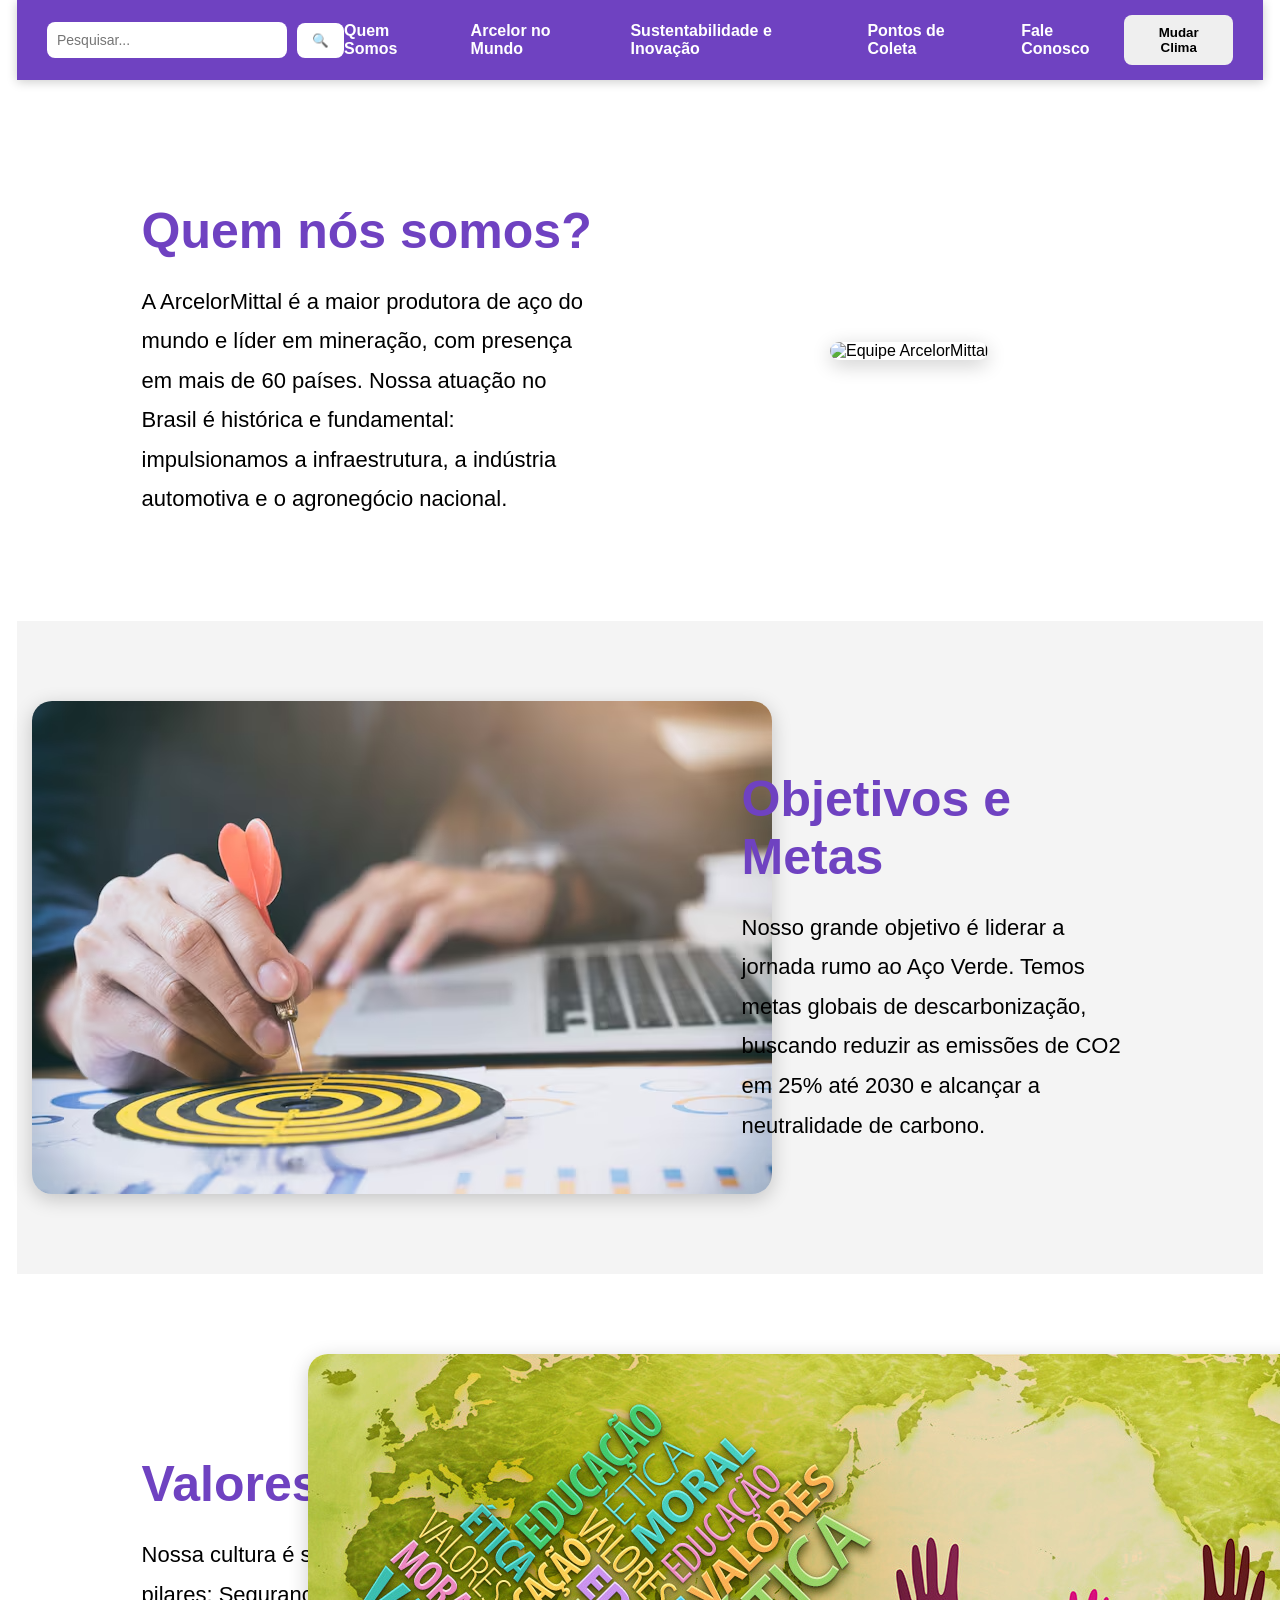
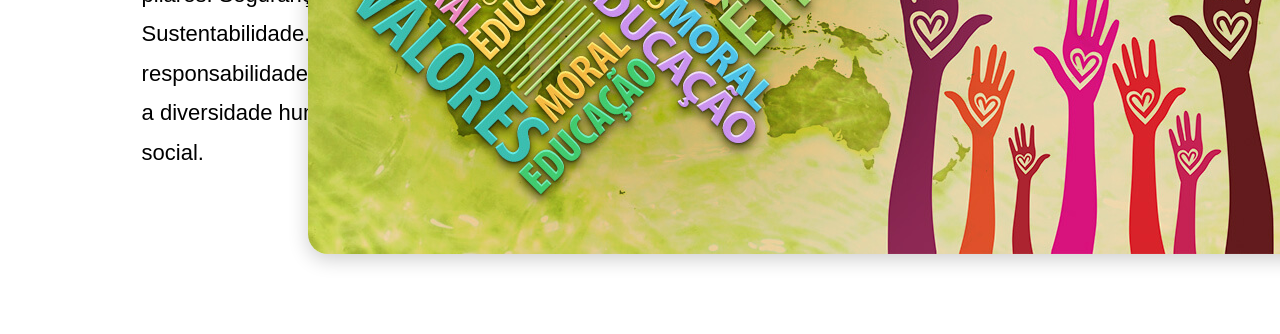
==== index.html @ 231cb660 "novas altualizações" ====
<!DOCTYPE html>
<html lang="pt-br">
<head>
    <meta charset="UTF-8">
    <title>Quem Somos - ArcelorMittal Brasil</title>

    <link rel="stylesheet" href="../style.css">
</head>
<body class="container">


    <header class="menu-principal">

        <div class="barra-pesquisa">
            <input type="text" placeholder="Pesquisar...">
            <button>🔍</button>
        </div>

        <nav>
            <a href="index.html">Quem Somos</a>
            <a href="mundo.html">Arcelor no Mundo</a>
            <a href="sustentabilidade.html">Sustentabilidade e Inovação</a>
            <a href="coleta.html">Pontos de Coleta</a>
            <a href="contato.html">Fale Conosco</a>
        </nav>

        <div class="botoes-direita">

        <button onclick="mudarCorFundo()"
        id="botao-tema">

            Mudar Clima

        </button>

    </div>

    </div>

    </header>

    <main>

        <!-- PRIMEIRO BLOCO -->
        <section class="bloco-conteudo">

            <div class="texto-institucional">
                <h2>Quem nós somos?</h2>

                <p>
                    A ArcelorMittal é a maior produtora de aço do mundo e líder em mineração,
                    com presença em mais de 60 países.
                    Nossa atuação no Brasil é histórica e fundamental:
                    impulsionamos a infraestrutura, a indústria automotiva
                    e o agronegócio nacional.
                </p>
            </div>

            <div class="imagem-espaco">
                <img src="../Imagens/Imagemcurso1.jpg"
                alt="Equipe ArcelorMittal">
            </div>

        </section>

        <!-- SEGUNDO BLOCO -->
        <section class="bloco-conteudo invertido">

            <div class="texto-institucional">

                <h2>Objetivos e Metas</h2>

                <p>
                    Nosso grande objetivo é liderar a jornada rumo ao
                    Aço Verde. Temos metas globais de descarbonização,
                    buscando reduzir as emissões de CO2 em 25% até 2030
                    e alcançar a neutralidade de carbono.
                </p>

            </div>

            <div class="imagem-espaco">
                <img src="../imagens/Objetivos.png"
                alt="Objetivos e Metas">
            </div>

        </section>

        <!-- TERCEIRO BLOCO -->
        <section class="bloco-conteudo">

            <div class="texto-institucional">

                <h2>Valores e Moral</h2>

                <p>
                    Nossa cultura é sustentada por três pilares:
                    Segurança, Qualidade e Sustentabilidade.
                    Operamos com ética, responsabilidade e respeito,
                    valorizando a diversidade humana e o bem-estar social.
                </p>

            </div>

            <div class="imagem-espaco">
                <img src="../imagens/Valores.jpg"
                alt="Valores da Empresa">
            </div>

        </section>

    </main>

        </main>

    <script>

        function mudarCorFundo() {

            document.body.classList.toggle("modo-escuro")

        }

    </script>

</body>
</html>
---- style.css ----
body {
    margin: 0;
    padding: 0;
    font-family: Arial, sans-serif;
    background-color: white;
    color: black;
    transition: 0.5s;
} 
.container {

    width: 100%;

    max-width: 1246px; /*somar 30 (15/15 dos padding)*/

    margin: 0 auto;

    padding: 0px 15px;

}
 

/* ROLAGEM SUAVE */
html {
    scroll-behavior: smooth;
}

/* MENU PRINCIPAL */
.menu-principal {
    background-color: #6f42c1;
    padding: 15px 30px;

    display: flex;
    justify-content: space-between;
    align-items: center;

    position: sticky;
    top: 0;
    z-index: 1000;

    box-shadow: 0 2px 10px rgba(0,0,0,0.2);
}

/* BARRA DE PESQUISA */
.barra-pesquisa {
    display: flex;
    align-items: center;
    gap: 10px;
}

.barra-pesquisa input {
    padding: 10px;
    width: 220px;

    border: none;
    border-radius: 8px;
    outline: none;

    font-size: 14px;
}

.barra-pesquisa button {
    padding: 10px 15px;

    border: none;
    border-radius: 8px;

    background-color: white;
    cursor: pointer;

    transition: 0.3s;
}

.barra-pesquisa button:hover {
    transform: scale(1.05);
}

/* MENU */
.menu-principal nav {
    display: flex;
    align-items: center;
    gap: 25px;
}

.menu-principal nav a {
    color: white;
    text-decoration: none;
    font-weight: bold;

    transition: 0.3s;
}

.menu-principal nav a:hover {
    color: #ffd700;
}

/* BOTÕES */
.botoes-direita {
    display: flex;
    align-items: center;
    gap: 15px;
}

/* BOTÃO TEMA */
#botao-tema {
    padding: 10px 15px;

    border: none;
    border-radius: 8px;

    cursor: pointer;
    font-weight: bold;

    transition: 0.3s;
}

#botao-tema:hover {
    transform: scale(1.05);
}

/* ========================= */
/* BLOCOS EM ZIGUE-ZAGUE */
/* ========================= */

.bloco-conteudo {
    display: flex;
    justify-content: space-between;
    align-items: center;

    gap: 80px;

    padding: 80px 10%;

    width: 100%;
    box-sizing: border-box;
}

/* INVERTE LADOS */
.invertido {
    flex-direction: row-reverse;
    background-color: #f4f4f4;
}

/* TEXOS */
.texto-institucional {
    flex: 1;
    max-width: 550px;
}

.texto-institucional h2 {
    font-size: 50px;
    color: #6f42c1;

    margin-bottom: 20px;
}

.texto-institucional p {
    font-size: 22px;
    line-height: 1.8;
}

/* IMAGENS */
.imagem-espaco {
    flex: 1;
    width: 100%;
    max-width: 520px;
    display: flex;
    justify-content: center;
}

img {
    width: fit-content;
    border-radius: 20px;

    box-shadow: 0 5px 20px rgba(0,0,0,0.2);

    transition: 0.4s;
}

.imagem-espaco img:hover {
    transform: scale(1.03);
}

/* BOTÕES DENTRO DO TEXTO */
.texto-institucional button {
    margin-top: 20px;
    padding: 12px 20px;

    border: none;
    border-radius: 8px;

    background-color: #6f42c1;
    color: white;

    cursor: pointer;
    font-size: 16px;

    transition: 0.3s;
}

.texto-institucional button:hover {
    background-color: #59359c;
    transform: scale(1.05);
}

/* MODO ESCURO */
.modo-escuro {
    background-color: #333 !important;
    color: white !important;
}

.modo-escuro .invertido {
    background-color: #444 !important;
}

/* ========================= */
/* RESPONSIVIDADE */
/* ========================= */

@media (max-width: 900px) {

    .menu-principal {
        flex-direction: column;
        gap: 20px;
    }

    .menu-principal nav {
        flex-direction: column;
        gap: 12px;
    }

    .bloco-conteudo,
    .invertido {
        flex-direction: column !important;

        text-align: center;

        padding: 50px 20px;
    }

    .texto-institucional {
        max-width: 100%;
    }

    .texto-institucional h2 {
        font-size: 38px;
    }

    .texto-institucional p {
        font-size: 18px;
        text-align: center;
    }

    .imagem-espaco img {
        width: 100%;
        max-width: 420px;
    }

    .barra-pesquisa input {
        width: 180px;
    }
}
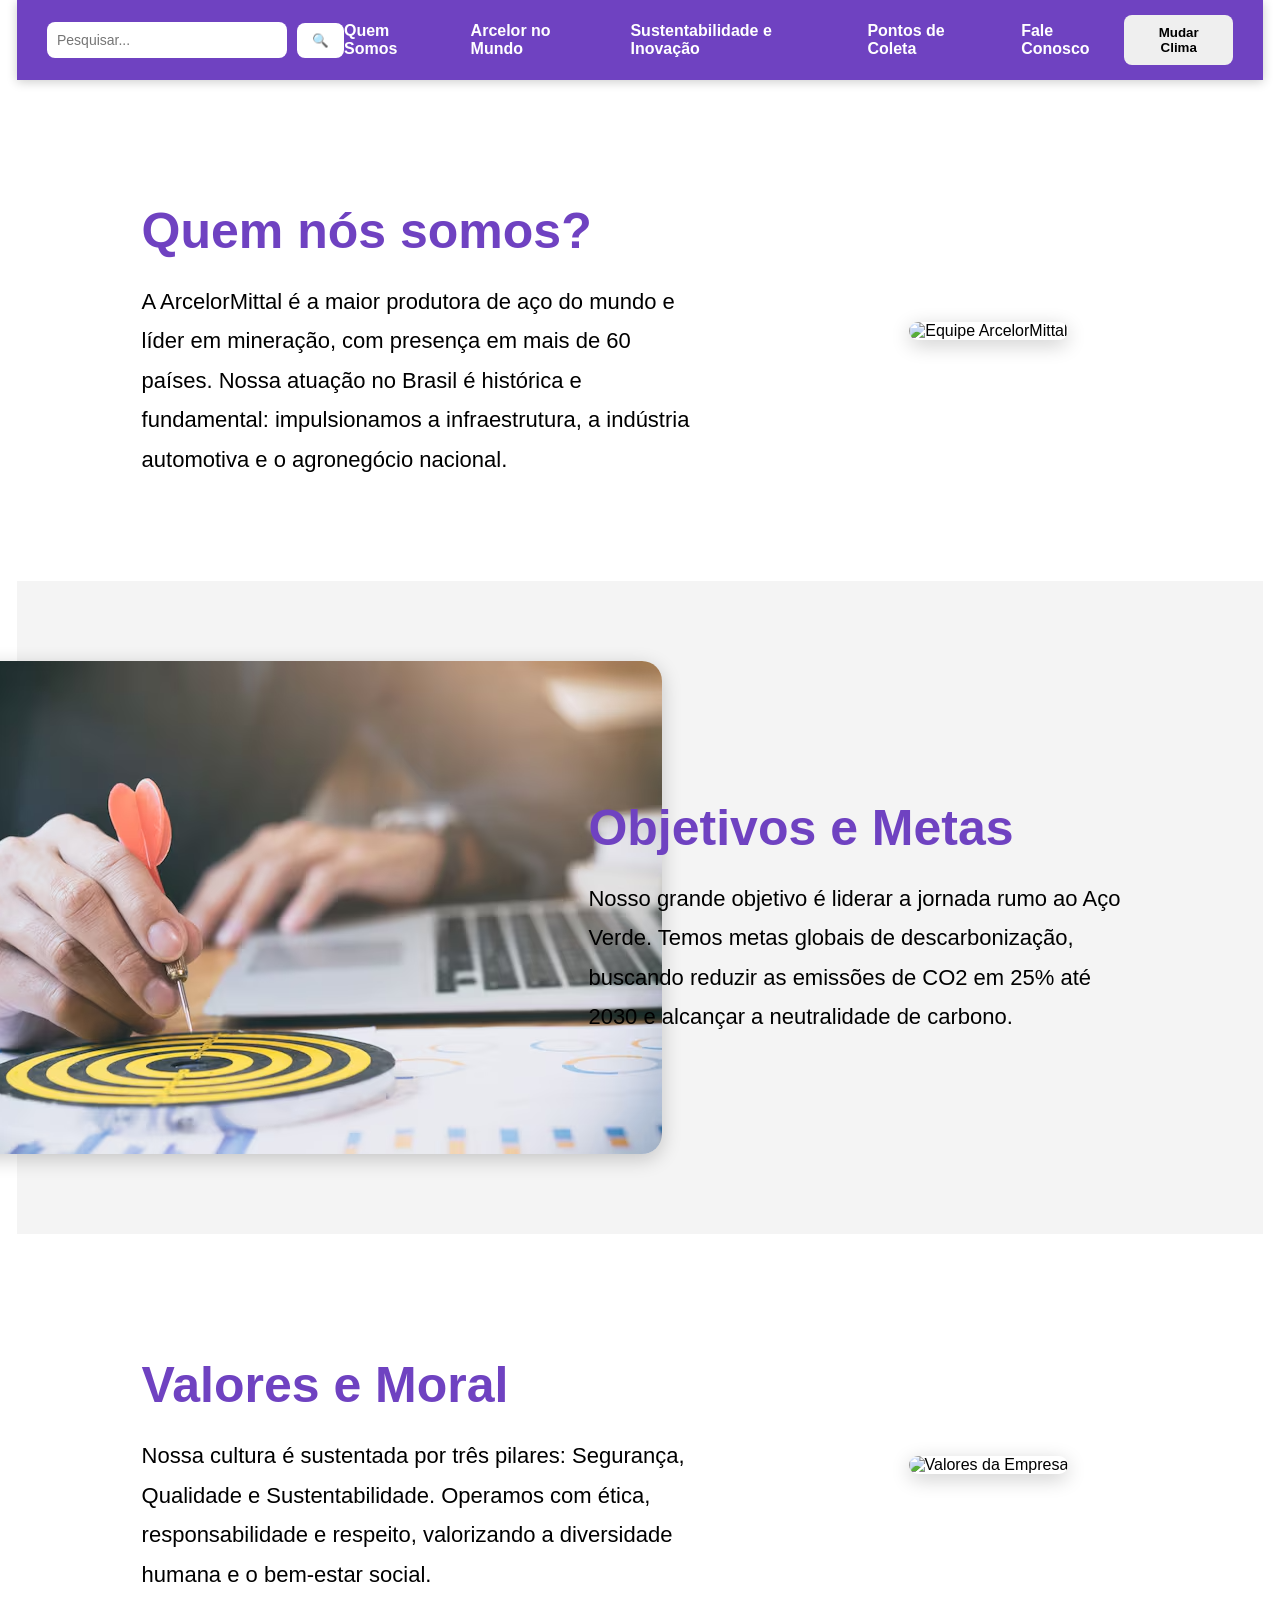
==== commit 5ecbf688: "novas atualizações" ====
--- a/index.html
+++ b/index.html
@@ -103,7 +103,7 @@
             </div>
 
             <div class="imagem-espaco">
-                <img src="../imagens/Valores.jpg"
+                <img src="Va"
                 alt="Valores da Empresa">
             </div>
 
--- a/style.css
+++ b/style.css
@@ -162,7 +162,7 @@
 .imagem-espaco {
     flex: 1;
     width: 100%;
-    max-width: 520px;
+    max-width: 300px;
     display: flex;
     justify-content: center;
 }
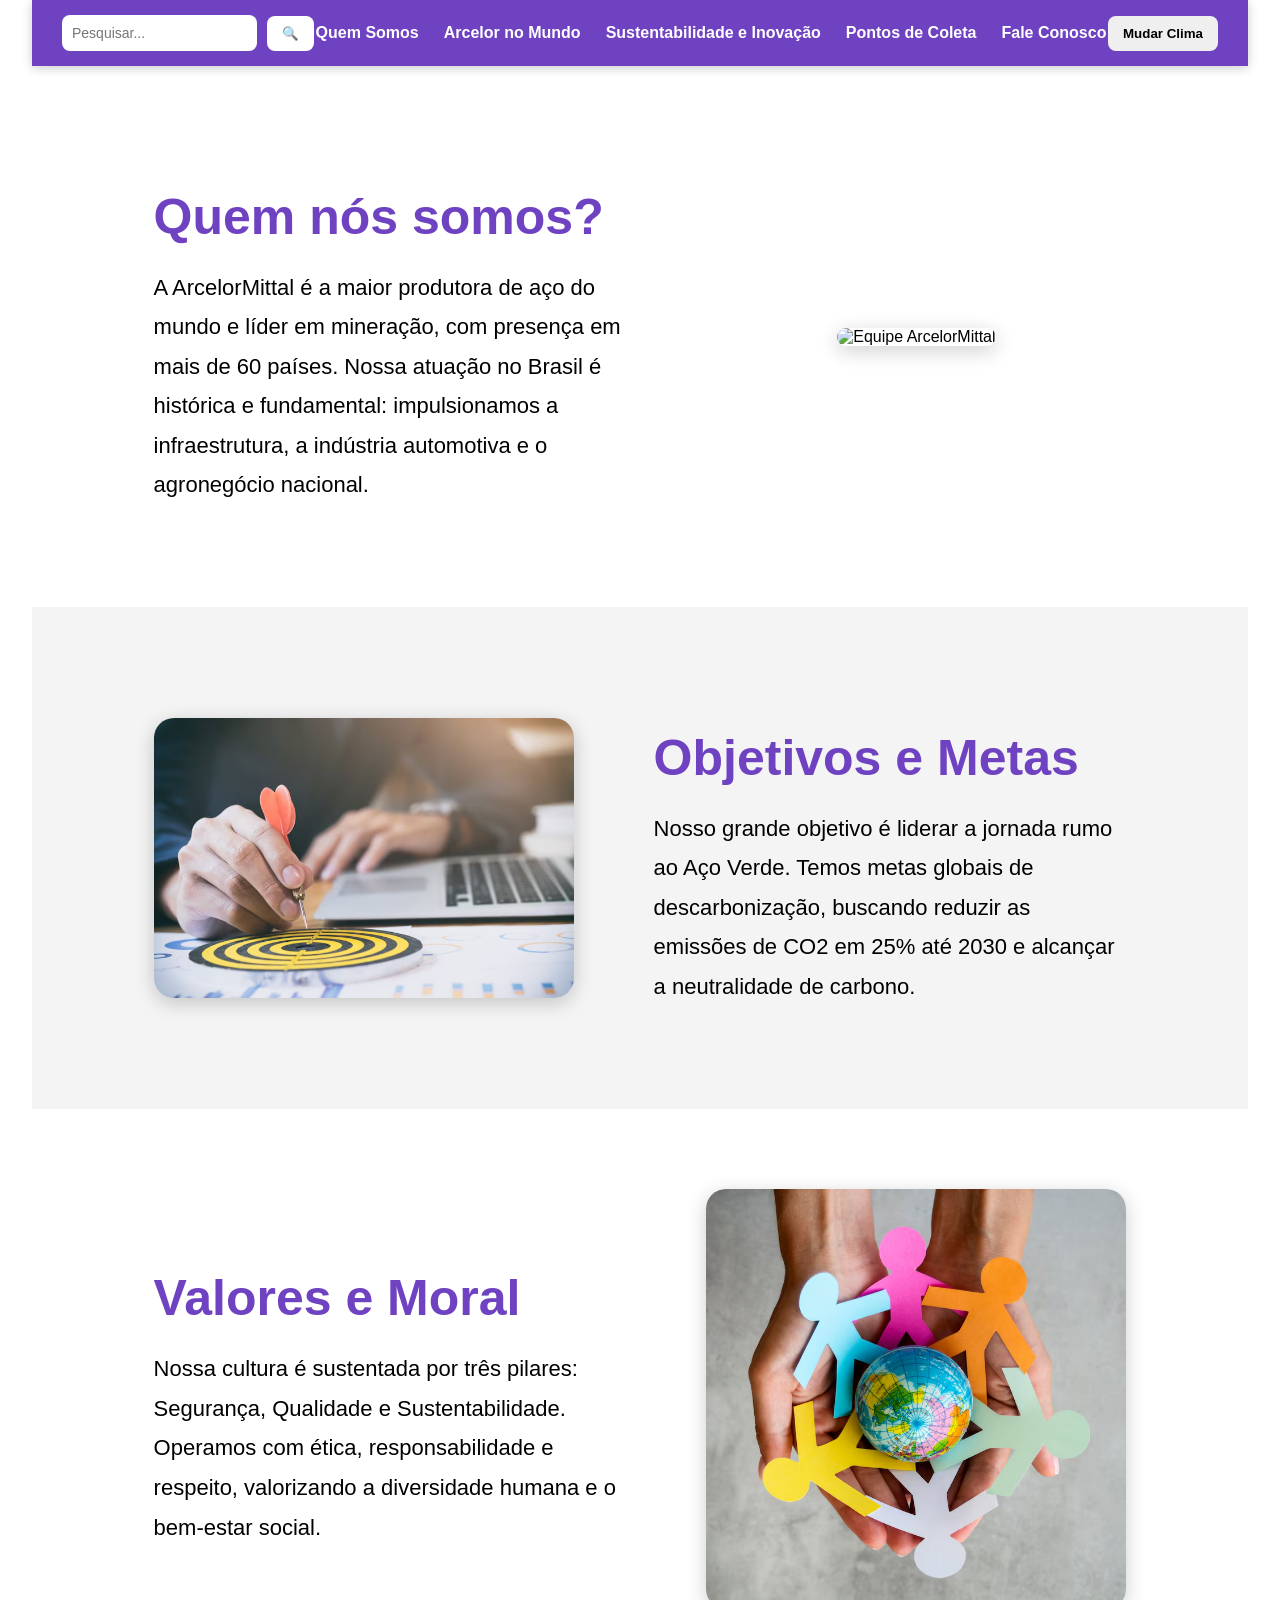
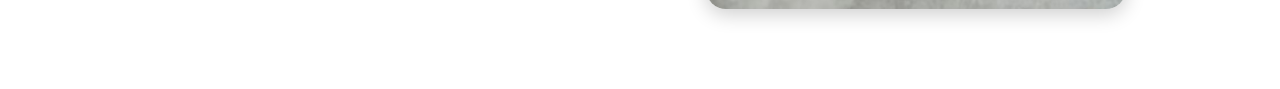
==== commit 36a9b034: "Primiera Versão do Site" ====
--- a/index.html
+++ b/index.html
@@ -18,10 +18,10 @@
 
         <nav>
             <a href="index.html">Quem Somos</a>
-            <a href="mundo.html">Arcelor no Mundo</a>
-            <a href="sustentabilidade.html">Sustentabilidade e Inovação</a>
-            <a href="coleta.html">Pontos de Coleta</a>
-            <a href="contato.html">Fale Conosco</a>
+            <a href="paginas/mundo.html">Arcelor no Mundo</a>
+            <a href="paginas/sustentabilidade.html">Sustentabilidade e Inovação</a>
+            <a href="paginas/coleta.html">Pontos de Coleta</a>
+            <a href="paginas/contato.html">Fale Conosco</a>
         </nav>
 
         <div class="botoes-direita">
@@ -103,15 +103,13 @@
             </div>
 
             <div class="imagem-espaco">
-                <img src="Va"
+                <img src="imagens/ValoreseMoral.avif"
                 alt="Valores da Empresa">
             </div>
 
         </section>
 
     </main>
-
-        </main>
 
     <script>
 
--- a/style.css
+++ b/style.css
@@ -1,42 +1,54 @@
+:root {
+    --color-bg: #ffffff;
+    --color-text: #000000;
+    --color-primary: #6f42c1;
+    --color-primary-dark: #59359c;
+    --color-accent: #ffd700;
+}
+
+/* BOX-SIZING GLOBAL */
+*, *::before, *::after {
+    box-sizing: border-box;
+}
+
+html {
+    scroll-behavior: smooth;
+}
+
+@media (prefers-reduced-motion: reduce) {
+    *, *::before, *::after {
+        transition: none !important;
+        animation-duration: 0.001ms !important;
+        animation-iteration-count: 1 !important;
+    }
+}
+
 body {
     margin: 0;
     padding: 0;
     font-family: Arial, sans-serif;
-    background-color: white;
-    color: black;
-    transition: 0.5s;
-} 
+    background-color: var(--color-bg);
+    color: var(--color-text);
+    transition: background-color 0.3s, color 0.3s;
+}
+
 .container {
-
-    width: 100%;
-
-    max-width: 1246px; /*somar 30 (15/15 dos padding)*/
-
+    width: 100%;
+    max-width: 1246px; /* somar 30 (15/15 dos padding) */
     margin: 0 auto;
-
-    padding: 0px 15px;
-
-}
- 
-
-/* ROLAGEM SUAVE */
-html {
-    scroll-behavior: smooth;
+    padding: 0 15px;
 }
 
 /* MENU PRINCIPAL */
 .menu-principal {
-    background-color: #6f42c1;
+    background-color: var(--color-primary);
     padding: 15px 30px;
-
     display: flex;
     justify-content: space-between;
     align-items: center;
-
     position: sticky;
     top: 0;
     z-index: 1000;
-
     box-shadow: 0 2px 10px rgba(0,0,0,0.2);
 }
 
@@ -49,25 +61,21 @@
 
 .barra-pesquisa input {
     padding: 10px;
-    width: 220px;
-
+    max-width: 220px;
+    width: 100%;
     border: none;
     border-radius: 8px;
     outline: none;
-
     font-size: 14px;
 }
 
 .barra-pesquisa button {
     padding: 10px 15px;
-
     border: none;
     border-radius: 8px;
-
-    background-color: white;
+    background-color: #ffffff;
     cursor: pointer;
-
-    transition: 0.3s;
+    transition: transform 0.2s, box-shadow 0.2s;
 }
 
 .barra-pesquisa button:hover {
@@ -82,15 +90,14 @@
 }
 
 .menu-principal nav a {
-    color: white;
+    color: #ffffff;
     text-decoration: none;
     font-weight: bold;
-
-    transition: 0.3s;
+    transition: color 0.2s;
 }
 
 .menu-principal nav a:hover {
-    color: #ffd700;
+    color: var(--color-accent);
 }
 
 /* BOTÕES */
@@ -103,14 +110,11 @@
 /* BOTÃO TEMA */
 #botao-tema {
     padding: 10px 15px;
-
     border: none;
     border-radius: 8px;
-
     cursor: pointer;
     font-weight: bold;
-
-    transition: 0.3s;
+    transition: transform 0.2s, box-shadow 0.2s;
 }
 
 #botao-tema:hover {
@@ -125,13 +129,9 @@
     display: flex;
     justify-content: space-between;
     align-items: center;
-
     gap: 80px;
-
     padding: 80px 10%;
-
-    width: 100%;
-    box-sizing: border-box;
+    width: 100%;
 }
 
 /* INVERTE LADOS */
@@ -148,8 +148,7 @@
 
 .texto-institucional h2 {
     font-size: 50px;
-    color: #6f42c1;
-
+    color: var(--color-primary);
     margin-bottom: 20px;
 }
 
@@ -162,18 +161,18 @@
 .imagem-espaco {
     flex: 1;
     width: 100%;
-    max-width: 300px;
+    max-width: 420px;
     display: flex;
     justify-content: center;
 }
 
-img {
-    width: fit-content;
+.imagem-espaco img {
+    max-width: 100%;
+    height: auto;
+    display: block;
     border-radius: 20px;
-
     box-shadow: 0 5px 20px rgba(0,0,0,0.2);
-
-    transition: 0.4s;
+    transition: transform 0.3s, box-shadow 0.3s;
 }
 
 .imagem-espaco img:hover {
@@ -184,40 +183,213 @@
 .texto-institucional button {
     margin-top: 20px;
     padding: 12px 20px;
-
     border: none;
     border-radius: 8px;
-
-    background-color: #6f42c1;
-    color: white;
-
+    background-color: var(--color-primary);
+    color: #ffffff;
     cursor: pointer;
     font-size: 16px;
-
-    transition: 0.3s;
+    transition: background-color 0.2s, transform 0.2s;
 }
 
 .texto-institucional button:hover {
-    background-color: #59359c;
+    background-color: var(--color-primary-dark);
     transform: scale(1.05);
 }
 
-/* MODO ESCURO */
-.modo-escuro {
-    background-color: #333 !important;
-    color: white !important;
-}
-
-.modo-escuro .invertido {
-    background-color: #444 !important;
-}
+/* Acessibilidade: foco visível */
+a:focus-visible,
+button:focus-visible,
+input:focus-visible {
+    outline: 3px solid rgba(111,66,193,0.25);
+    outline-offset: 2px;
+}
+
+/* MODO ESCURO: aplicar a classe no <body> (ex: <body class=\"modo-escuro\">) */
+body.modo-escuro {
+    background-color: #333;
+    color: #ffffff;
+}
+
+body.modo-escuro .invertido {
+    background-color: #444;
+}
+
+
+/* ========================================================================== */
+/* 🆕 ITENS ADICIONAIS: ESTRUTURA E ELEMENTOS DA PÁGINA DE COLETA (MAPA & SIDEBAR) */
+/* ========================================================================== */
+
+/* Espaçamento do layout lado a lado (Menu Lateral e Mapa) */
+.layout-coleta {
+    display: flex;
+    height: calc(100vh - 120px); 
+    width: 100%;
+    max-width: 1246px;
+    margin: 20px auto;
+    padding: 0 15px;
+    gap: 20px;
+}
+
+/* Barra Lateral de Polos */
+.sidebar-coleta {
+    width: 360px;
+    background-color: #ffffff;
+    border: 1px solid #e0e0e0;
+    border-radius: 20px;
+    padding: 20px;
+    overflow-y: auto;
+    box-shadow: 0 5px 20px rgba(0,0,0,0.05);
+    transition: background-color 0.3s, border-color 0.3s;
+}
+
+.sidebar-coleta h3 {
+    margin-top: 0;
+    margin-bottom: 15px;
+    color: var(--color-primary);
+    border-bottom: 2px solid var(--color-accent);
+    padding-bottom: 5px;
+    font-size: 22px;
+    text-align: left;
+}
+
+/* Grupos do Acordeão Dinâmico */
+.state-group {
+    margin-bottom: 12px;
+}
+
+.state-title {
+    background-color: #f4f4f4;
+    color: var(--color-primary);
+    padding: 10px 15px;
+    font-weight: bold;
+    border-radius: 8px;
+    cursor: pointer;
+    display: flex;
+    justify-content: space-between;
+    align-items: center;
+    transition: background 0.2s;
+    font-size: 15px;
+    user-select: none;
+}
+
+.state-title:hover {
+    background-color: #e9ecef;
+}
+
+.city-list {
+    padding-left: 5px;
+    margin-top: 5px;
+}
+
+/* Items individuais das Cidades e Endereços */
+.city-item {
+    padding: 10px;
+    font-size: 14px;
+    cursor: pointer;
+    border-radius: 6px;
+    transition: all 0.2s;
+    border-bottom: 1px solid #f0f0f0;
+    text-align: left;
+}
+
+.city-item:last-child {
+    border-bottom: none;
+}
+
+.city-item strong {
+    color: #333;
+    display: block;
+    margin-bottom: 2px;
+    transition: color 0.2s;
+}
+
+.city-item span {
+    font-size: 12px;
+    color: #666;
+    display: block;
+    line-height: 1.4;
+    transition: color 0.2s;
+}
+
+.city-item:hover {
+    background-color: rgba(111, 66, 193, 0.08);
+}
+
+.city-item:hover strong {
+    color: var(--color-primary-dark);
+}
+
+/* Container do Mapa Interativo */
+.mapa-espaco {
+    flex: 1;
+    height: 100%;
+    border-radius: 20px;
+    overflow: hidden;
+    box-shadow: 0 5px 20px rgba(0,0,0,0.1);
+    border: 1px solid #e0e0e0;
+}
+
+#map {
+    width: 100%;
+    height: 100%;
+    background-color: #e5e3df; /* Cor base enquanto renderiza os blocos do mapa */
+}
+
+/* Caixas de Informação dentro dos Marcadores (Popups) */
+.popup-conteudo h3 {
+    color: var(--color-primary);
+    margin: 0 0 5px 0;
+    font-size: 16px;
+    text-align: left;
+}
+
+.popup-conteudo p {
+    margin: 5px 0;
+    font-size: 13px;
+    line-height: 1.4;
+    color: #333;
+    text-align: left;
+}
+
+/* Integração com o Modo Escuro existente */
+body.modo-escuro .sidebar-coleta {
+    background-color: #444;
+    border-color: #555;
+    color: #ffffff;
+}
+
+body.modo-escuro .state-title {
+    background-color: #555;
+    color: var(--color-accent);
+}
+
+body.modo-escuro .state-title:hover {
+    background-color: #666;
+}
+
+body.modo-escuro .city-item {
+    border-color: #555;
+}
+
+body.modo-escuro .city-item strong {
+    color: #ffffff;
+}
+
+body.modo-escuro .city-item span {
+    color: #cccccc;
+}
+
+body.modo-escuro .city-item:hover {
+    background-color: rgba(255, 215, 0, 0.15);
+}
+
 
 /* ========================= */
-/* RESPONSIVIDADE */
+/* RESPONSIVIDADE ORIGINAL + ADICIONAIS */
 /* ========================= */
 
 @media (max-width: 900px) {
-
     .menu-principal {
         flex-direction: column;
         gap: 20px;
@@ -230,10 +402,8 @@
 
     .bloco-conteudo,
     .invertido {
-        flex-direction: column !important;
-
+        flex-direction: column;
         text-align: center;
-
         padding: 50px 20px;
     }
 
@@ -256,6 +426,22 @@
     }
 
     .barra-pesquisa input {
-        width: 180px;
+        max-width: 180px;
+    }
+
+    /* 🆕 Responsividade específica dos itens de Coleta */
+    .layout-coleta {
+        flex-direction: column;
+        height: auto;
+    }
+    
+    .sidebar-coleta {
+        width: 100% !important;
+        height: 350px;
+    }
+    
+    .mapa-espaco {
+        height: 450px;
+        width: 100%;
     }
 }
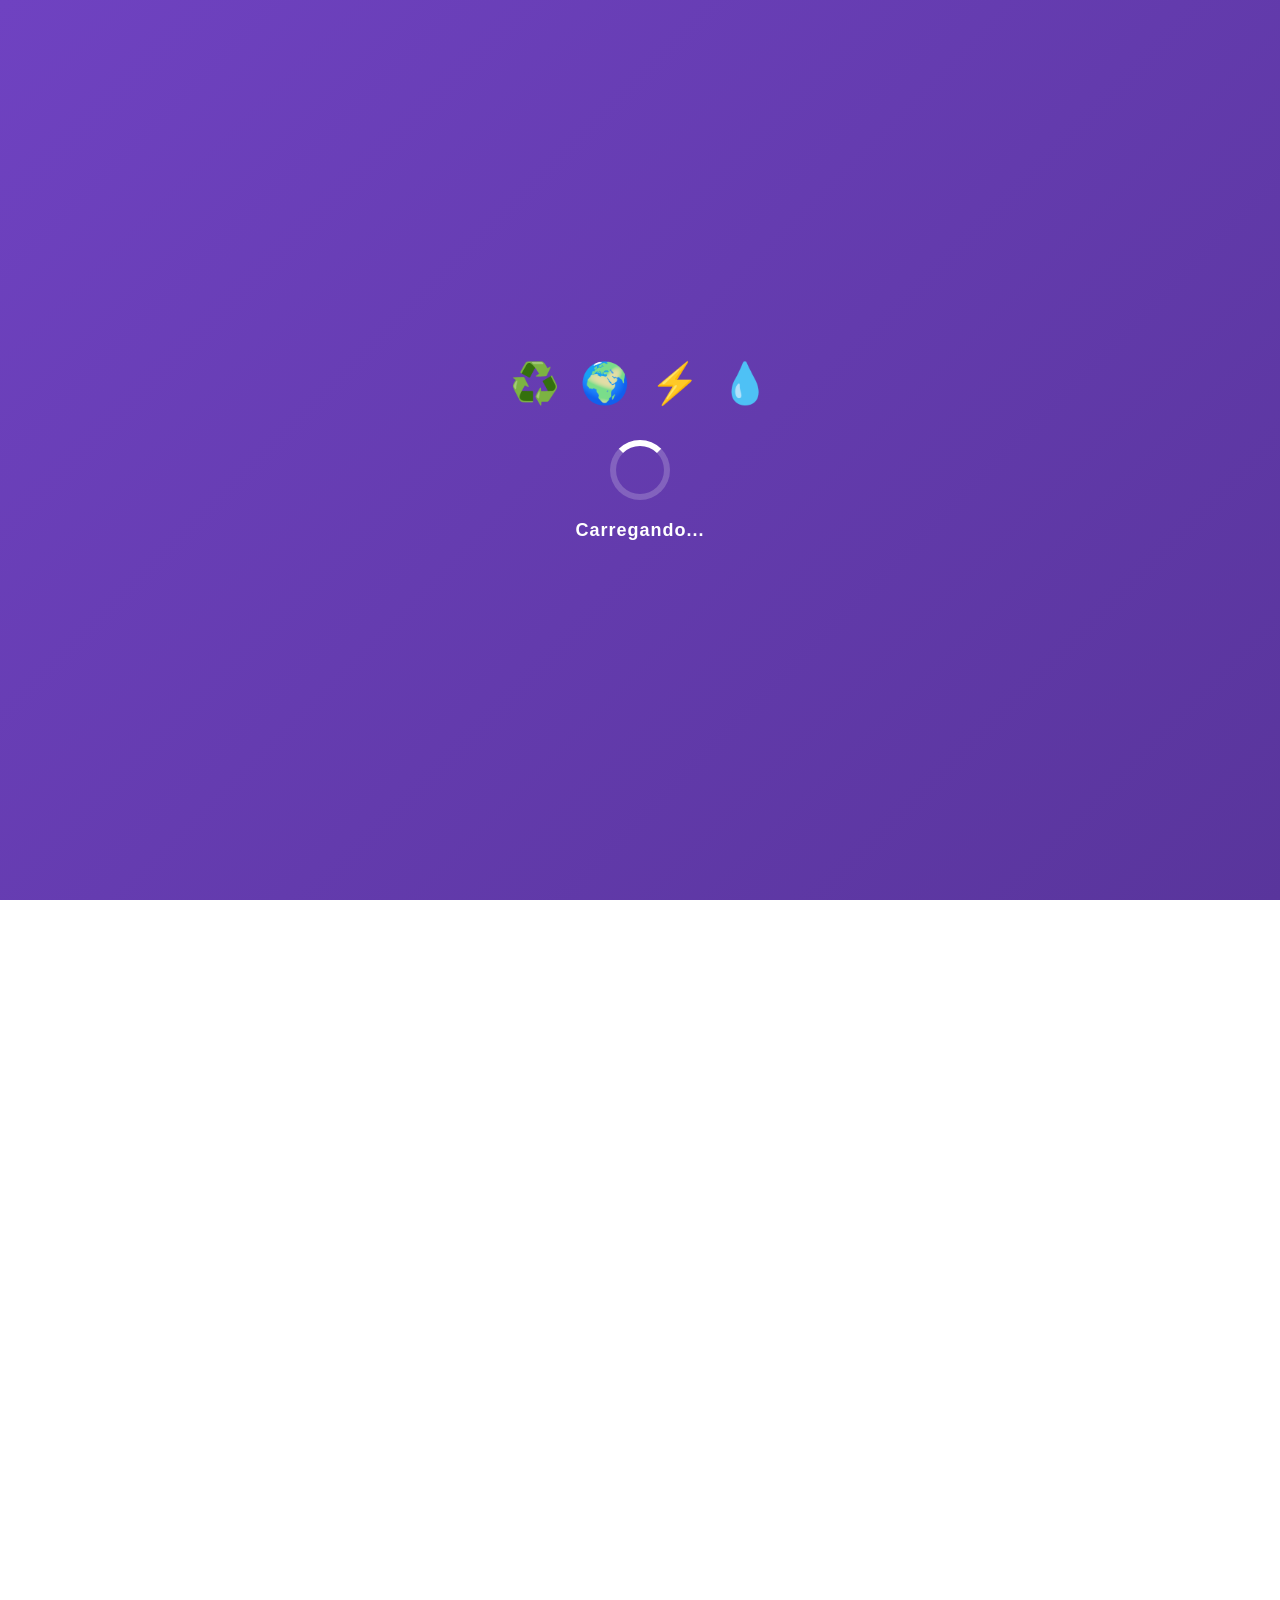
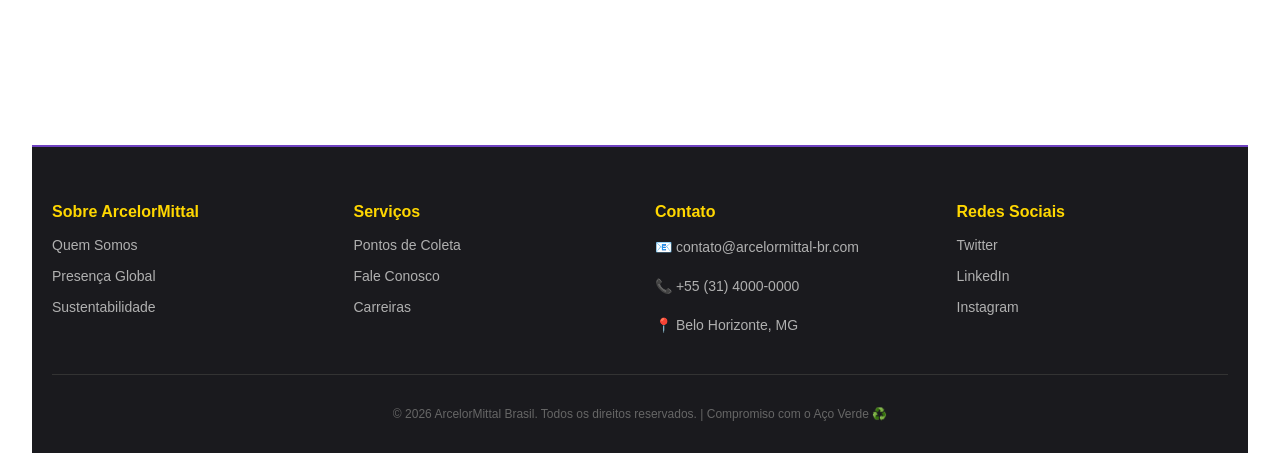
==== commit 7f3f2d2d: "Atualização 2 do site" ====
--- a/index.html
+++ b/index.html
@@ -2,12 +2,36 @@
 <html lang="pt-br">
 <head>
     <meta charset="UTF-8">
+    <meta name="viewport" content="width=device-width, initial-scale=1.0">
+    <meta name="description" content="ArcelorMittal Brasil - Maior produtora de aço do mundo. Conheça nossa história, valores e compromisso com sustentabilidade.">
+    <meta name="keywords" content="ArcelorMittal, aço, sustentabilidade, reciclagem, Brasil">
+    <meta name="author" content="ArcelorMittal Brasil">
+    <meta property="og:title" content="Quem Somos - ArcelorMittal Brasil">
+    <meta property="og:description" content="Líder global em produção de aço com foco em sustentabilidade e inovação.">
+    <meta property="og:type" content="website">
     <title>Quem Somos - ArcelorMittal Brasil</title>
 
-    <link rel="stylesheet" href="../style.css">
+    <link rel="stylesheet" href="style.css">
+    <link rel="icon" type="image/svg+xml" href="favicon.svg">
 </head>
 <body class="container">
 
+    <!-- BOTÃO VOLTAR AO TOPO -->
+    <button id="scrollToTop" aria-label="Voltar ao topo">⬆️</button>
+
+    <!-- PRELOADER/LOADER COM SUSTENTABILIDADE -->
+    <div id="preloader" class="preloader">
+        <div class="loader-container">
+            <div class="sustainability-icons">
+                <span class="sus-icon">♻️</span>
+                <span class="sus-icon">🌍</span>
+                <span class="sus-icon">⚡</span>
+                <span class="sus-icon">💧</span>
+            </div>
+            <div class="loader-spinner"></div>
+            <p id="loader-message" class="loader-text">Carregando...</p>
+        </div>
+    </div>
 
     <header class="menu-principal">
 
@@ -42,7 +66,7 @@
     <main>
 
         <!-- PRIMEIRO BLOCO -->
-        <section class="bloco-conteudo">
+        <section class="bloco-conteudo fade-in">
 
             <div class="texto-institucional">
                 <h2>Quem nós somos?</h2>
@@ -57,14 +81,13 @@
             </div>
 
             <div class="imagem-espaco">
-                <img src="../Imagens/Imagemcurso1.jpg"
-                alt="Equipe ArcelorMittal">
+                <img src="imagens/Imagemcurso1.jpg" alt="Equipe ArcelorMittal">
             </div>
 
         </section>
 
         <!-- SEGUNDO BLOCO -->
-        <section class="bloco-conteudo invertido">
+        <section class="bloco-conteudo invertido fade-in">
 
             <div class="texto-institucional">
 
@@ -80,14 +103,13 @@
             </div>
 
             <div class="imagem-espaco">
-                <img src="../imagens/Objetivos.png"
-                alt="Objetivos e Metas">
+                <img src="imagens/Objetivos.png" alt="Objetivos e Metas">
             </div>
 
         </section>
 
         <!-- TERCEIRO BLOCO -->
-        <section class="bloco-conteudo">
+        <section class="bloco-conteudo fade-in">
 
             <div class="texto-institucional">
 
@@ -111,14 +133,44 @@
 
     </main>
 
+    <!-- FOOTER -->
+    <footer>
+        <div class="footer-container">
+            <div class="footer-section">
+                <h3>Sobre ArcelorMittal</h3>
+                <a href="index.html">Quem Somos</a>
+                <a href="paginas/mundo.html">Presença Global</a>
+                <a href="paginas/sustentabilidade.html">Sustentabilidade</a>
+            </div>
+            <div class="footer-section">
+                <h3>Serviços</h3>
+                <a href="paginas/coleta.html">Pontos de Coleta</a>
+                <a href="paginas/contato.html">Fale Conosco</a>
+                <a href="#">Carreiras</a>
+            </div>
+            <div class="footer-section">
+                <h3>Contato</h3>
+                <p>📧 contato@arcelormittal-br.com</p>
+                <p>📞 +55 (31) 4000-0000</p>
+                <p>📍 Belo Horizonte, MG</p>
+            </div>
+            <div class="footer-section">
+                <h3>Redes Sociais</h3>
+                <a href="#">Twitter</a>
+                <a href="#">LinkedIn</a>
+                <a href="#">Instagram</a>
+            </div>
+        </div>
+        <div class="footer-bottom">
+            <p>&copy; 2026 ArcelorMittal Brasil. Todos os direitos reservados. | Compromiso com o Aço Verde ♻️</p>
+        </div>
+    </footer>
+
+
     <script>
-
         function mudarCorFundo() {
-
             document.body.classList.toggle("modo-escuro")
-
         }
-
     </script>
 
 </body>
--- a/style.css
+++ b/style.css
@@ -60,21 +60,22 @@
 }
 
 .barra-pesquisa input {
-    padding: 10px;
+    padding: 8px 10px;
     max-width: 220px;
     width: 100%;
     border: none;
-    border-radius: 8px;
+    border-radius: 6px;
     outline: none;
-    font-size: 14px;
+    font-size: 13px;
 }
 
 .barra-pesquisa button {
-    padding: 10px 15px;
+    padding: 8px 10px;
     border: none;
-    border-radius: 8px;
+    border-radius: 6px;
     background-color: #ffffff;
     cursor: pointer;
+    font-size: 14px;
     transition: transform 0.2s, box-shadow 0.2s;
 }
 
@@ -109,11 +110,14 @@
 
 /* BOTÃO TEMA */
 #botao-tema {
-    padding: 10px 15px;
+    padding: 8px 12px;
     border: none;
-    border-radius: 8px;
+    border-radius: 6px;
+    background-color: rgba(255, 255, 255, 0.15);
+    color: #ffffff;
     cursor: pointer;
-    font-weight: bold;
+    font-weight: 600;
+    font-size: 13px;
     transition: transform 0.2s, box-shadow 0.2s;
 }
 
@@ -384,6 +388,63 @@
     background-color: rgba(255, 215, 0, 0.15);
 }
 
+/* Estilo moderno e formal para o sumário do acordeão */
+.accordion-coleta details {
+    margin-bottom: 10px;
+}
+
+.accordion-summary {
+    background: linear-gradient(90deg, rgba(111,66,193,0.95), rgba(89,53,156,0.95));
+    color: #ffffff;
+    padding: 12px 16px;
+    border-radius: 12px;
+    font-weight: 700;
+    letter-spacing: 0.2px;
+    cursor: pointer;
+    display: flex;
+    align-items: center;
+    justify-content: space-between;
+    box-shadow: 0 6px 18px rgba(89,53,156,0.18);
+    transition: transform 0.18s ease, box-shadow 0.18s ease, background 0.18s ease;
+}
+
+.accordion-summary:hover {
+    transform: translateY(-2px);
+    box-shadow: 0 10px 30px rgba(89,53,156,0.22);
+}
+
+.accordion-summary::marker { display:none; }
+
+.accordion-coleta details[open] .accordion-summary {
+    border-bottom-left-radius: 0;
+    border-bottom-right-radius: 0;
+}
+
+.accordion-coleta details ul {
+    margin: 8px 0 12px 0;
+    padding: 12px 16px;
+    background: #ffffff;
+    border-radius: 0 0 12px 12px;
+    box-shadow: 0 4px 14px rgba(0,0,0,0.04);
+    list-style: none;
+}
+
+.accordion-coleta details ul li {
+    padding: 8px 0;
+    border-bottom: 1px solid #f0f0f2;
+    font-size: 14px;
+    color: #333;
+}
+
+.accordion-coleta details ul li:last-child {
+    border-bottom: none;
+}
+
+@media (max-width: 900px) {
+    .sidebar-coleta { width: 100%; }
+    .accordion-summary { font-size: 15px; }
+}
+
 
 /* ========================= */
 /* RESPONSIVIDADE ORIGINAL + ADICIONAIS */
@@ -444,4 +505,323 @@
         height: 450px;
         width: 100%;
     }
+}
+
+/* ========================= */
+/* Estilos para a página de Contato */
+/* ========================= */
+.contato-section {
+    display: flex;
+    justify-content: center;
+    align-items: center;
+    padding: 60px 20px;
+}
+
+.contact-card {
+    width: 920px;
+    max-width: 100%;
+    background: linear-gradient(180deg, #ffffff 0%, #fbfbfd 100%);
+    border: 1px solid #eef0f6;
+    border-radius: 16px;
+    padding: 28px;
+    box-shadow: 0 12px 30px rgba(17,24,39,0.06);
+    display: grid;
+    grid-template-columns: 1fr 340px;
+    gap: 24px;
+    align-items: center;
+}
+
+.contact-info h2 {
+    margin: 0 0 8px 0;
+    color: var(--color-primary);
+    font-size: 26px;
+}
+
+.contact-info p.lead {
+    margin: 0 0 18px 0;
+    color: #555;
+}
+
+.contact-item {
+    display: flex;
+    gap: 12px;
+    align-items: center;
+    margin-bottom: 12px;
+}
+
+.contact-item .icon {
+    width: 44px;
+    height: 44px;
+    background: rgba(111,66,193,0.12);
+    border-radius: 10px;
+    display: inline-flex;
+    align-items: center;
+    justify-content: center;
+    color: var(--color-primary-dark);
+}
+
+.contact-item .meta {
+    font-size: 15px;
+    color: #222;
+}
+
+.contact-item .meta small {
+    display: block;
+    color: #666;
+    font-size: 13px;
+}
+
+.contact-side {
+    background: linear-gradient(180deg, rgba(111,66,193,0.06), rgba(111,66,193,0.02));
+    padding: 18px;
+    border-radius: 12px;
+    text-align: center;
+}
+
+.social-icons {
+    display: flex;
+    gap: 12px;
+    justify-content: center;
+    margin-top: 8px;
+}
+
+.social-icon {
+    width: 52px;
+    height: 52px;
+    background: #fff;
+    border-radius: 12px;
+    display: inline-flex;
+    align-items: center;
+    justify-content: center;
+    box-shadow: 0 6px 18px rgba(89,53,156,0.08);
+    transition: transform 0.18s ease, box-shadow 0.18s ease;
+}
+
+.social-icon:hover { transform: translateY(-4px); box-shadow: 0 14px 30px rgba(89,53,156,0.12); }
+
+.social-handle { margin-top: 8px; font-weight: 700; color: var(--color-primary-dark); }
+
+/* Estilos SAC */
+.sac-section .contact-card { padding-bottom: 18px; }
+.sac-section textarea {
+    border: 1px solid #e6e8f0;
+    border-radius: 10px;
+    padding: 12px;
+    font-size: 15px;
+    min-height: 120px;
+}
+
+#sac-counter { color: #666; font-size: 13px; }
+
+#sac-submit { background: var(--color-primary); color: #fff; border: none; border-radius: 10px; padding: 10px 14px; cursor: pointer; }
+
+#sac-clear { background: #fff; border: 1px solid #ddd; border-radius: 10px; padding: 10px 14px; cursor: pointer; }
+
+#sac-message { display: none; }
+
+#sac-list .sac-entry { padding:8px;border-bottom:1px solid #f0f0f2;font-size:14px;color:#333; }
+
+@media (max-width: 920px) {
+    .contact-card { grid-template-columns: 1fr; }
+    .contact-side { margin-top: 8px; }
+}
+
+/* ========================= */
+/* PRELOADER/LOADER ANIMADO */
+/* ========================= */
+.preloader {
+    position: fixed;
+    top: 0;
+    left: 0;
+    width: 100%;
+    height: 100%;
+    background: linear-gradient(135deg, #6f42c1 0%, #59359c 100%);
+    display: flex;
+    justify-content: center;
+    align-items: center;
+    z-index: 9999;
+    transition: opacity 0.5s ease, visibility 0.5s ease;
+    opacity: 1;
+    visibility: visible;
+}
+
+.preloader.hidden {
+    opacity: 0;
+    visibility: hidden;
+}
+
+.loader-container {
+    text-align: center;
+}
+
+.loader-spinner {
+    width: 60px;
+    height: 60px;
+    border: 6px solid rgba(255, 255, 255, 0.2);
+    border-top-color: #ffffff;
+    border-radius: 50%;
+    margin: 0 auto 20px;
+    animation: spin 1.2s linear infinite;
+}
+
+@keyframes spin {
+    to { transform: rotate(360deg); }
+}
+
+.loader-text {
+    color: #ffffff;
+    font-size: 18px;
+    font-weight: 600;
+    letter-spacing: 1px;
+    margin: 0;
+    animation: pulse 1.5s ease-in-out infinite;
+}
+
+@keyframes pulse {
+    0%, 100% { opacity: 0.6; }
+    50% { opacity: 1; }
+}
+
+.sustainability-icons {
+    display: flex;
+    gap: 20px;
+    justify-content: center;
+    margin-bottom: 30px;
+    height: 50px;
+}
+
+.sus-icon {
+    font-size: 40px;
+    animation: float 3s ease-in-out infinite;
+    display: inline-block;
+}
+
+.sus-icon:nth-child(1) { animation-delay: 0s; }
+.sus-icon:nth-child(2) { animation-delay: 0.5s; }
+.sus-icon:nth-child(3) { animation-delay: 1s; }
+.sus-icon:nth-child(4) { animation-delay: 1.5s; }
+
+@keyframes float {
+    0%, 100% { transform: translateY(0px); opacity: 0.7; }
+    50% { transform: translateY(-20px); opacity: 1; }
+}
+
+body.modo-escuro .preloader {
+    background: linear-gradient(135deg, #222 0%, #111 100%);
+}
+
+/* ========================= */
+/* BOTÃO VOLTAR AO TOPO */
+/* ========================= */
+#scrollToTop {
+    position: fixed;
+    bottom: 30px;
+    right: 30px;
+    width: 50px;
+    height: 50px;
+    background: var(--color-primary);
+    color: #fff;
+    border: none;
+    border-radius: 50%;
+    cursor: pointer;
+    font-size: 20px;
+    display: none;
+    z-index: 999;
+    transition: all 0.3s ease;
+    box-shadow: 0 4px 12px rgba(89,53,156,0.2);
+}
+
+#scrollToTop.show { display: flex; align-items: center; justify-content: center; }
+
+#scrollToTop:hover { transform: translateY(-3px); box-shadow: 0 8px 20px rgba(89,53,156,0.3); }
+
+@media (max-width: 600px) {
+    #scrollToTop { width: 45px; height: 45px; bottom: 20px; right: 20px; }
+}
+
+/* ========================= */
+/* FOOTER */
+/* ========================= */
+footer {
+    background-color: #1a1a1e;
+    color: #e0e0e0;
+    padding: 40px 20px 20px;
+    margin-top: 60px;
+    border-top: 2px solid var(--color-primary);
+}
+
+footer .footer-container {
+    max-width: 1246px;
+    margin: 0 auto;
+    display: grid;
+    grid-template-columns: repeat(auto-fit, minmax(250px, 1fr));
+    gap: 30px;
+    padding-bottom: 30px;
+}
+
+footer .footer-section h3 {
+    color: var(--color-accent);
+    font-size: 16px;
+    margin-bottom: 12px;
+    font-weight: 700;
+}
+
+footer .footer-section p, footer .footer-section a {
+    font-size: 14px;
+    line-height: 1.8;
+    color: #b0b0b0;
+    text-decoration: none;
+    display: block;
+    margin-bottom: 6px;
+    transition: color 0.2s;
+}
+
+footer .footer-section a:hover {
+    color: var(--color-accent);
+}
+
+footer .footer-bottom {
+    text-align: center;
+    padding-top: 20px;
+    border-top: 1px solid #333;
+    font-size: 12px;
+    color: #666;
+}
+
+body.modo-escuro footer { background-color: #111; border-top-color: rgba(255,215,0,0.3); }
+
+/* ========================= */
+/* ANIMAÇÕES AO SCROLL */
+/* ========================= */
+.fade-in {
+    opacity: 0;
+    transform: translateY(20px);
+    transition: all 0.6s ease;
+}
+
+.fade-in.visible {
+    opacity: 1;
+    transform: translateY(0);
+}
+
+.slide-in-left {
+    opacity: 0;
+    transform: translateX(-30px);
+    transition: all 0.6s ease;
+}
+
+.slide-in-left.visible {
+    opacity: 1;
+    transform: translateX(0);
+}
+
+.slide-in-right {
+    opacity: 0;
+    transform: translateX(30px);
+    transition: all 0.6s ease;
+}
+
+.slide-in-right.visible {
+    opacity: 1;
+    transform: translateX(0);
 }
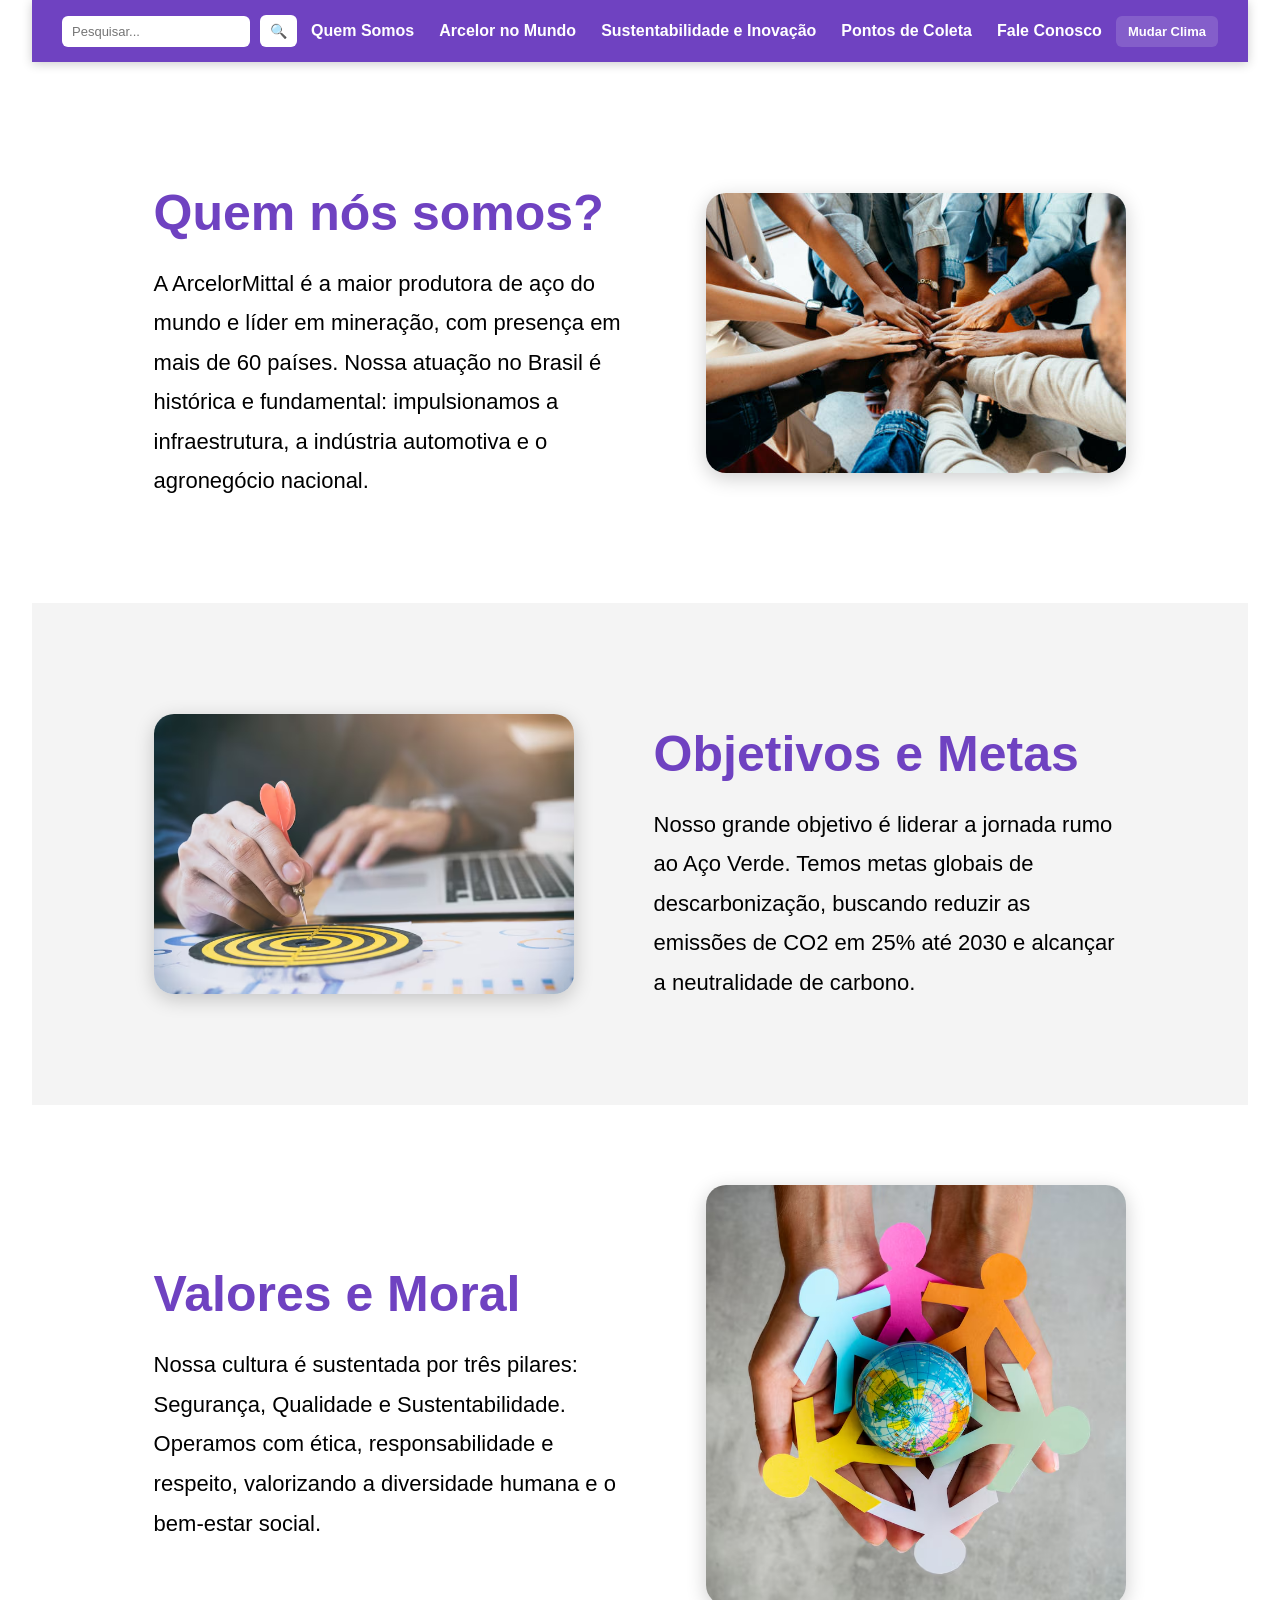
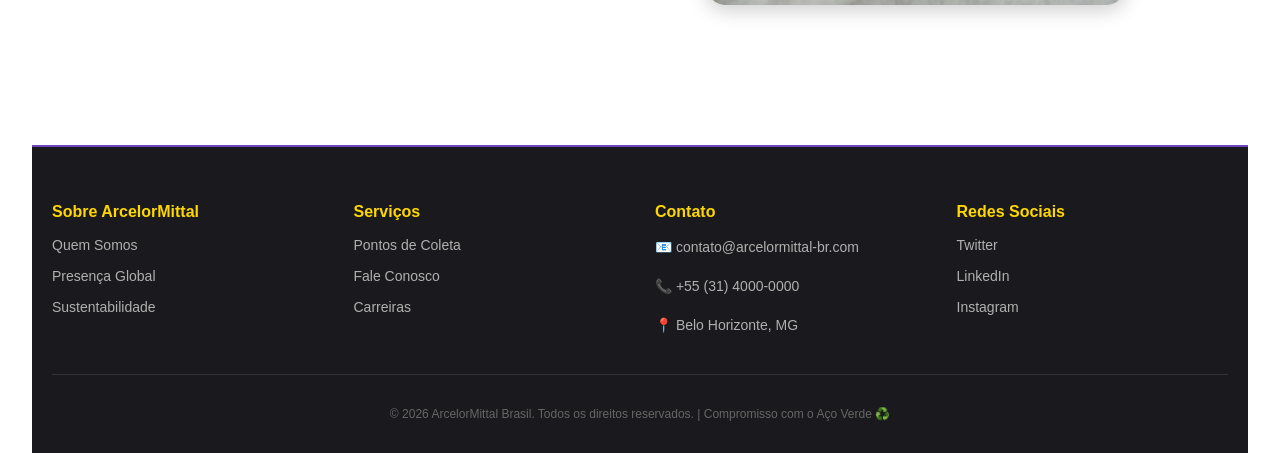
==== commit 3fcdff35: "Alteração no css, remoção da animação loading" ====
--- a/index.html
+++ b/index.html
@@ -3,43 +3,37 @@
 <head>
     <meta charset="UTF-8">
     <meta name="viewport" content="width=device-width, initial-scale=1.0">
+
     <meta name="description" content="ArcelorMittal Brasil - Maior produtora de aço do mundo. Conheça nossa história, valores e compromisso com sustentabilidade.">
     <meta name="keywords" content="ArcelorMittal, aço, sustentabilidade, reciclagem, Brasil">
     <meta name="author" content="ArcelorMittal Brasil">
+
     <meta property="og:title" content="Quem Somos - ArcelorMittal Brasil">
     <meta property="og:description" content="Líder global em produção de aço com foco em sustentabilidade e inovação.">
     <meta property="og:type" content="website">
+
     <title>Quem Somos - ArcelorMittal Brasil</title>
 
     <link rel="stylesheet" href="style.css">
     <link rel="icon" type="image/svg+xml" href="favicon.svg">
 </head>
+
 <body class="container">
 
     <!-- BOTÃO VOLTAR AO TOPO -->
     <button id="scrollToTop" aria-label="Voltar ao topo">⬆️</button>
 
-    <!-- PRELOADER/LOADER COM SUSTENTABILIDADE -->
-    <div id="preloader" class="preloader">
-        <div class="loader-container">
-            <div class="sustainability-icons">
-                <span class="sus-icon">♻️</span>
-                <span class="sus-icon">🌍</span>
-                <span class="sus-icon">⚡</span>
-                <span class="sus-icon">💧</span>
-            </div>
-            <div class="loader-spinner"></div>
-            <p id="loader-message" class="loader-text">Carregando...</p>
-        </div>
-    </div>
-
+    <!-- CABEÇALHO -->
     <header class="menu-principal">
 
-        <div class="barra-pesquisa">
-            <input type="text" placeholder="Pesquisar...">
-            <button>🔍</button>
-        </div>
-
+        <!-- BARRA DE PESQUISA -->
+            <div class="barra-pesquisa">
+                <input type="text" id="input-pesquisa" placeholder="Pesquisar...">
+                <button onclick="fazerBusca()">🔍</button>
+            </div>
+        </div>
+
+        <!-- MENU -->
         <nav>
             <a href="index.html">Quem Somos</a>
             <a href="paginas/mundo.html">Arcelor no Mundo</a>
@@ -48,45 +42,49 @@
             <a href="paginas/contato.html">Fale Conosco</a>
         </nav>
 
+        <!-- BOTÃO TEMA -->
         <div class="botoes-direita">
 
-        <button onclick="mudarCorFundo()"
-        id="botao-tema">
-
-            Mudar Clima
-
-        </button>
-
-    </div>
-
-    </div>
+            <button onclick="mudarCorFundo()" id="botao-tema">
+                Mudar Clima
+            </button>
+
+        </div>
 
     </header>
 
     <main>
 
-        <!-- PRIMEIRO BLOCO -->
+        <!-- BLOCO 1 -->
         <section class="bloco-conteudo fade-in">
 
             <div class="texto-institucional">
+
                 <h2>Quem nós somos?</h2>
 
                 <p>
-                    A ArcelorMittal é a maior produtora de aço do mundo e líder em mineração,
-                    com presença em mais de 60 países.
+                    A ArcelorMittal é a maior produtora de aço do mundo e líder
+                    em mineração, com presença em mais de 60 países.
+
                     Nossa atuação no Brasil é histórica e fundamental:
                     impulsionamos a infraestrutura, a indústria automotiva
                     e o agronegócio nacional.
                 </p>
+
             </div>
 
             <div class="imagem-espaco">
-                <img src="imagens/Imagemcurso1.jpg" alt="Equipe ArcelorMittal">
+
+                <img
+                    src="imagens/Imagemcurso1.jpg"
+                    alt="Equipe ArcelorMittal"
+                >
+
             </div>
 
         </section>
 
-        <!-- SEGUNDO BLOCO -->
+        <!-- BLOCO 2 -->
         <section class="bloco-conteudo invertido fade-in">
 
             <div class="texto-institucional">
@@ -95,20 +93,27 @@
 
                 <p>
                     Nosso grande objetivo é liderar a jornada rumo ao
-                    Aço Verde. Temos metas globais de descarbonização,
-                    buscando reduzir as emissões de CO2 em 25% até 2030
-                    e alcançar a neutralidade de carbono.
+                    Aço Verde.
+
+                    Temos metas globais de descarbonização,
+                    buscando reduzir as emissões de CO2 em 25%
+                    até 2030 e alcançar a neutralidade de carbono.
                 </p>
 
             </div>
 
             <div class="imagem-espaco">
-                <img src="imagens/Objetivos.png" alt="Objetivos e Metas">
+
+                <img
+                    src="imagens/Objetivos.png"
+                    alt="Objetivos e Metas"
+                >
+
             </div>
 
         </section>
 
-        <!-- TERCEIRO BLOCO -->
+        <!-- BLOCO 3 -->
         <section class="bloco-conteudo fade-in">
 
             <div class="texto-institucional">
@@ -118,6 +123,7 @@
                 <p>
                     Nossa cultura é sustentada por três pilares:
                     Segurança, Qualidade e Sustentabilidade.
+
                     Operamos com ética, responsabilidade e respeito,
                     valorizando a diversidade humana e o bem-estar social.
                 </p>
@@ -125,53 +131,79 @@
             </div>
 
             <div class="imagem-espaco">
-                <img src="imagens/ValoreseMoral.avif"
-                alt="Valores da Empresa">
+
+                <img
+                    src="imagens/ValoreseMoral.avif"
+                    alt="Valores da Empresa"
+                >
+
             </div>
 
         </section>
 
     </main>
 
-    <!-- FOOTER -->
+    <!-- RODAPÉ -->
     <footer>
+
         <div class="footer-container">
-            <div class="footer-section">
+
+            <div class="footer-section">
+
                 <h3>Sobre ArcelorMittal</h3>
+
                 <a href="index.html">Quem Somos</a>
                 <a href="paginas/mundo.html">Presença Global</a>
                 <a href="paginas/sustentabilidade.html">Sustentabilidade</a>
-            </div>
-            <div class="footer-section">
+
+            </div>
+
+            <div class="footer-section">
+
                 <h3>Serviços</h3>
+
                 <a href="paginas/coleta.html">Pontos de Coleta</a>
                 <a href="paginas/contato.html">Fale Conosco</a>
                 <a href="#">Carreiras</a>
-            </div>
-            <div class="footer-section">
+
+            </div>
+
+            <div class="footer-section">
+
                 <h3>Contato</h3>
+
                 <p>📧 contato@arcelormittal-br.com</p>
                 <p>📞 +55 (31) 4000-0000</p>
                 <p>📍 Belo Horizonte, MG</p>
-            </div>
-            <div class="footer-section">
+
+            </div>
+
+            <div class="footer-section">
+
                 <h3>Redes Sociais</h3>
+
                 <a href="#">Twitter</a>
                 <a href="#">LinkedIn</a>
                 <a href="#">Instagram</a>
-            </div>
-        </div>
+
+            </div>
+
+        </div>
+
         <div class="footer-bottom">
-            <p>&copy; 2026 ArcelorMittal Brasil. Todos os direitos reservados. | Compromiso com o Aço Verde ♻️</p>
-        </div>
+
+            <p>
+                &copy; 2026 ArcelorMittal Brasil.
+                Todos os direitos reservados.
+                | Compromisso com o Aço Verde ♻️
+            </p>
+
+        </div>
+
     </footer>
 
-
-    <script>
-        function mudarCorFundo() {
-            document.body.classList.toggle("modo-escuro")
-        }
-    </script>
+    <!-- SCRIPT PRINCIPAL -->
+    <script src="script.js"></script>
 
 </body>
-</html>+</html>
--- a/style.css
+++ b/style.css
@@ -624,90 +624,6 @@
 @media (max-width: 920px) {
     .contact-card { grid-template-columns: 1fr; }
     .contact-side { margin-top: 8px; }
-}
-
-/* ========================= */
-/* PRELOADER/LOADER ANIMADO */
-/* ========================= */
-.preloader {
-    position: fixed;
-    top: 0;
-    left: 0;
-    width: 100%;
-    height: 100%;
-    background: linear-gradient(135deg, #6f42c1 0%, #59359c 100%);
-    display: flex;
-    justify-content: center;
-    align-items: center;
-    z-index: 9999;
-    transition: opacity 0.5s ease, visibility 0.5s ease;
-    opacity: 1;
-    visibility: visible;
-}
-
-.preloader.hidden {
-    opacity: 0;
-    visibility: hidden;
-}
-
-.loader-container {
-    text-align: center;
-}
-
-.loader-spinner {
-    width: 60px;
-    height: 60px;
-    border: 6px solid rgba(255, 255, 255, 0.2);
-    border-top-color: #ffffff;
-    border-radius: 50%;
-    margin: 0 auto 20px;
-    animation: spin 1.2s linear infinite;
-}
-
-@keyframes spin {
-    to { transform: rotate(360deg); }
-}
-
-.loader-text {
-    color: #ffffff;
-    font-size: 18px;
-    font-weight: 600;
-    letter-spacing: 1px;
-    margin: 0;
-    animation: pulse 1.5s ease-in-out infinite;
-}
-
-@keyframes pulse {
-    0%, 100% { opacity: 0.6; }
-    50% { opacity: 1; }
-}
-
-.sustainability-icons {
-    display: flex;
-    gap: 20px;
-    justify-content: center;
-    margin-bottom: 30px;
-    height: 50px;
-}
-
-.sus-icon {
-    font-size: 40px;
-    animation: float 3s ease-in-out infinite;
-    display: inline-block;
-}
-
-.sus-icon:nth-child(1) { animation-delay: 0s; }
-.sus-icon:nth-child(2) { animation-delay: 0.5s; }
-.sus-icon:nth-child(3) { animation-delay: 1s; }
-.sus-icon:nth-child(4) { animation-delay: 1.5s; }
-
-@keyframes float {
-    0%, 100% { transform: translateY(0px); opacity: 0.7; }
-    50% { transform: translateY(-20px); opacity: 1; }
-}
-
-body.modo-escuro .preloader {
-    background: linear-gradient(135deg, #222 0%, #111 100%);
 }
 
 /* ========================= */
@@ -793,9 +709,13 @@
 /* ========================= */
 /* ANIMAÇÕES AO SCROLL */
 /* ========================= */
+/* ========================= */
+/* ANIMAÇÕES AO SCROLL */
+/* ========================= */
+
 .fade-in {
-    opacity: 0;
-    transform: translateY(20px);
+    opacity: 1;
+    transform: translateY(0);
     transition: all 0.6s ease;
 }
 
@@ -805,8 +725,8 @@
 }
 
 .slide-in-left {
-    opacity: 0;
-    transform: translateX(-30px);
+    opacity: 1;
+    transform: translateX(0);
     transition: all 0.6s ease;
 }
 
@@ -816,8 +736,8 @@
 }
 
 .slide-in-right {
-    opacity: 0;
-    transform: translateX(30px);
+    opacity: 1;
+    transform: translateX(0);
     transition: all 0.6s ease;
 }
 
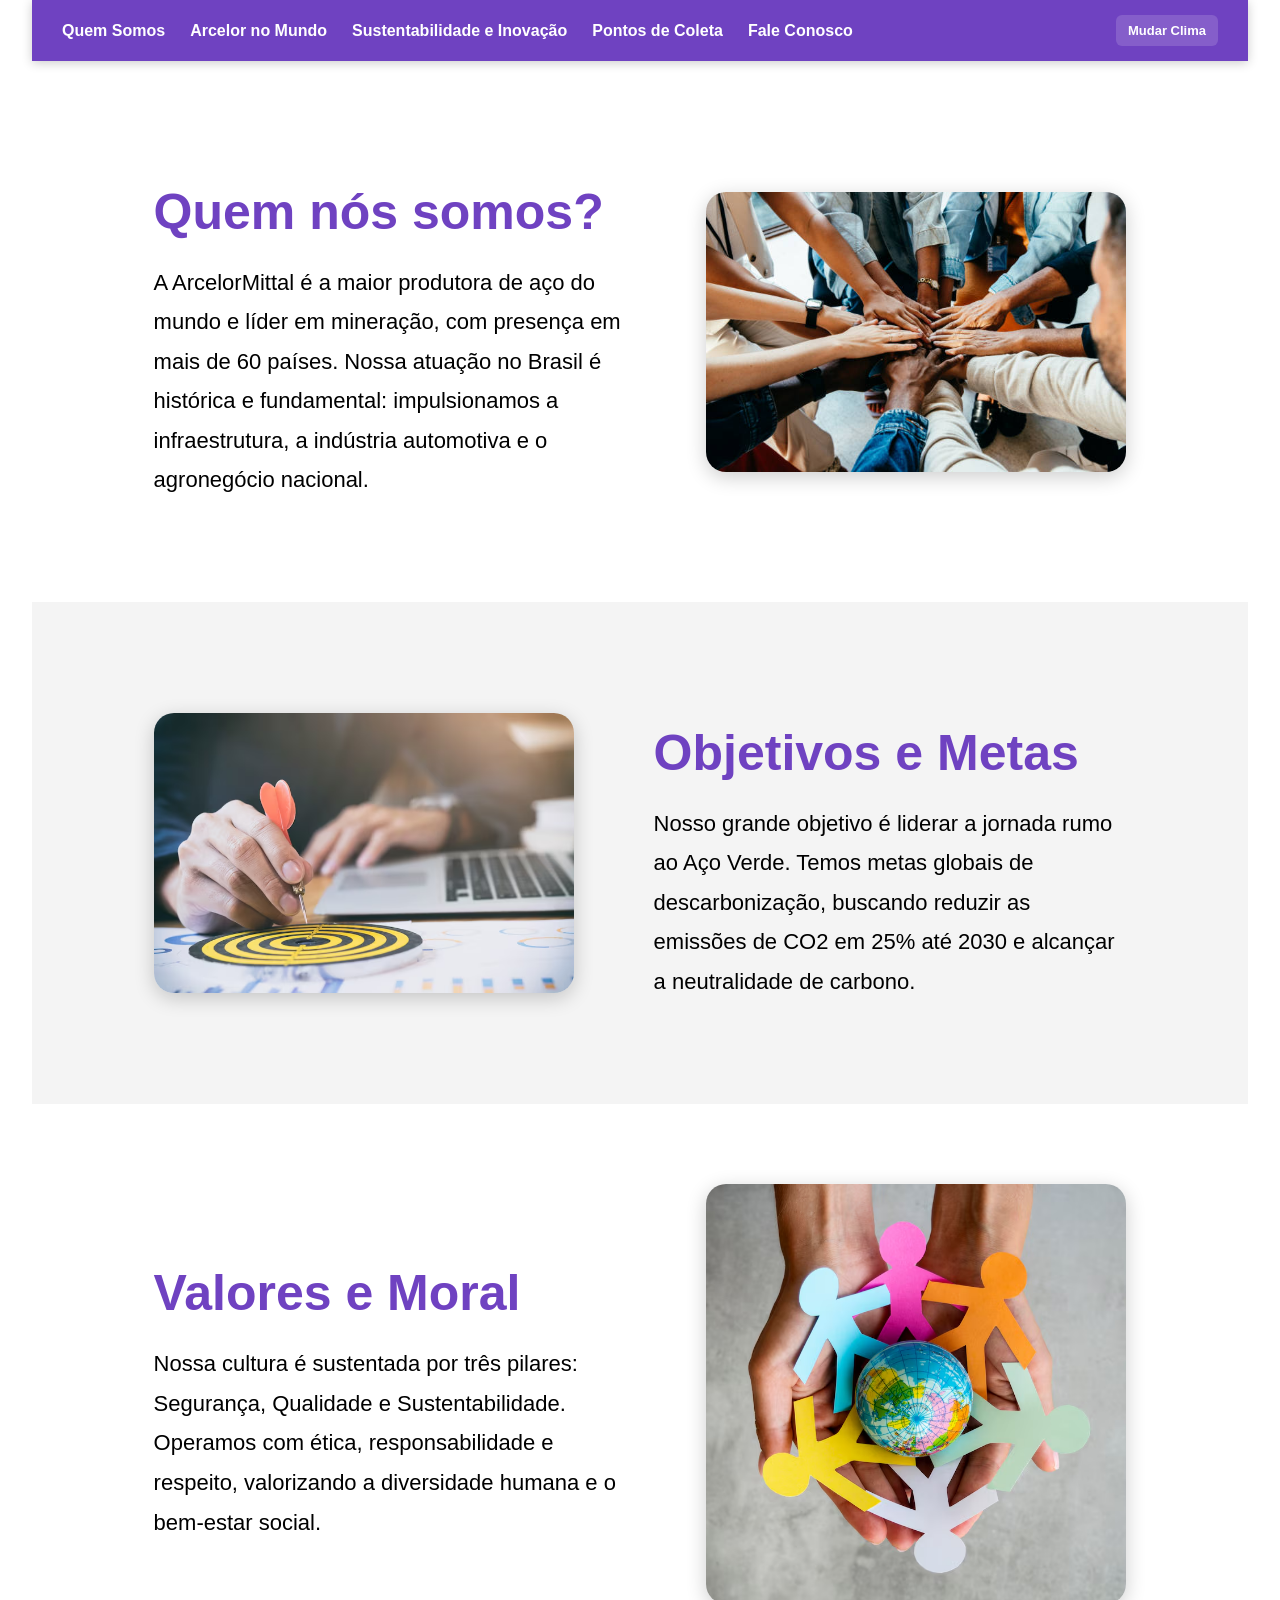
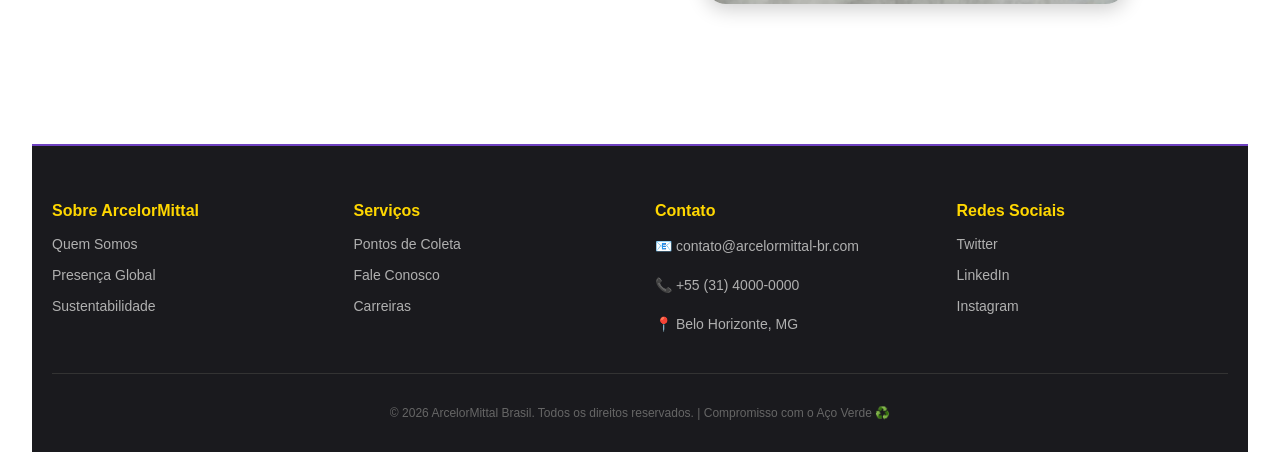
==== commit 16951a71: "Resultado Final" ====
--- a/index.html
+++ b/index.html
@@ -15,7 +15,7 @@
     <title>Quem Somos - ArcelorMittal Brasil</title>
 
     <link rel="stylesheet" href="style.css">
-    <link rel="icon" type="image/svg+xml" href="favicon.svg">
+
 </head>
 
 <body class="container">
@@ -25,13 +25,6 @@
 
     <!-- CABEÇALHO -->
     <header class="menu-principal">
-
-        <!-- BARRA DE PESQUISA -->
-            <div class="barra-pesquisa">
-                <input type="text" id="input-pesquisa" placeholder="Pesquisar...">
-                <button onclick="fazerBusca()">🔍</button>
-            </div>
-        </div>
 
         <!-- MENU -->
         <nav>
--- a/style.css
+++ b/style.css
@@ -52,36 +52,6 @@
     box-shadow: 0 2px 10px rgba(0,0,0,0.2);
 }
 
-/* BARRA DE PESQUISA */
-.barra-pesquisa {
-    display: flex;
-    align-items: center;
-    gap: 10px;
-}
-
-.barra-pesquisa input {
-    padding: 8px 10px;
-    max-width: 220px;
-    width: 100%;
-    border: none;
-    border-radius: 6px;
-    outline: none;
-    font-size: 13px;
-}
-
-.barra-pesquisa button {
-    padding: 8px 10px;
-    border: none;
-    border-radius: 6px;
-    background-color: #ffffff;
-    cursor: pointer;
-    font-size: 14px;
-    transition: transform 0.2s, box-shadow 0.2s;
-}
-
-.barra-pesquisa button:hover {
-    transform: scale(1.05);
-}
 
 /* MENU */
 .menu-principal nav {
@@ -484,10 +454,6 @@
     .imagem-espaco img {
         width: 100%;
         max-width: 420px;
-    }
-
-    .barra-pesquisa input {
-        max-width: 180px;
     }
 
     /* 🆕 Responsividade específica dos itens de Coleta */
@@ -709,9 +675,6 @@
 /* ========================= */
 /* ANIMAÇÕES AO SCROLL */
 /* ========================= */
-/* ========================= */
-/* ANIMAÇÕES AO SCROLL */
-/* ========================= */
 
 .fade-in {
     opacity: 1;
